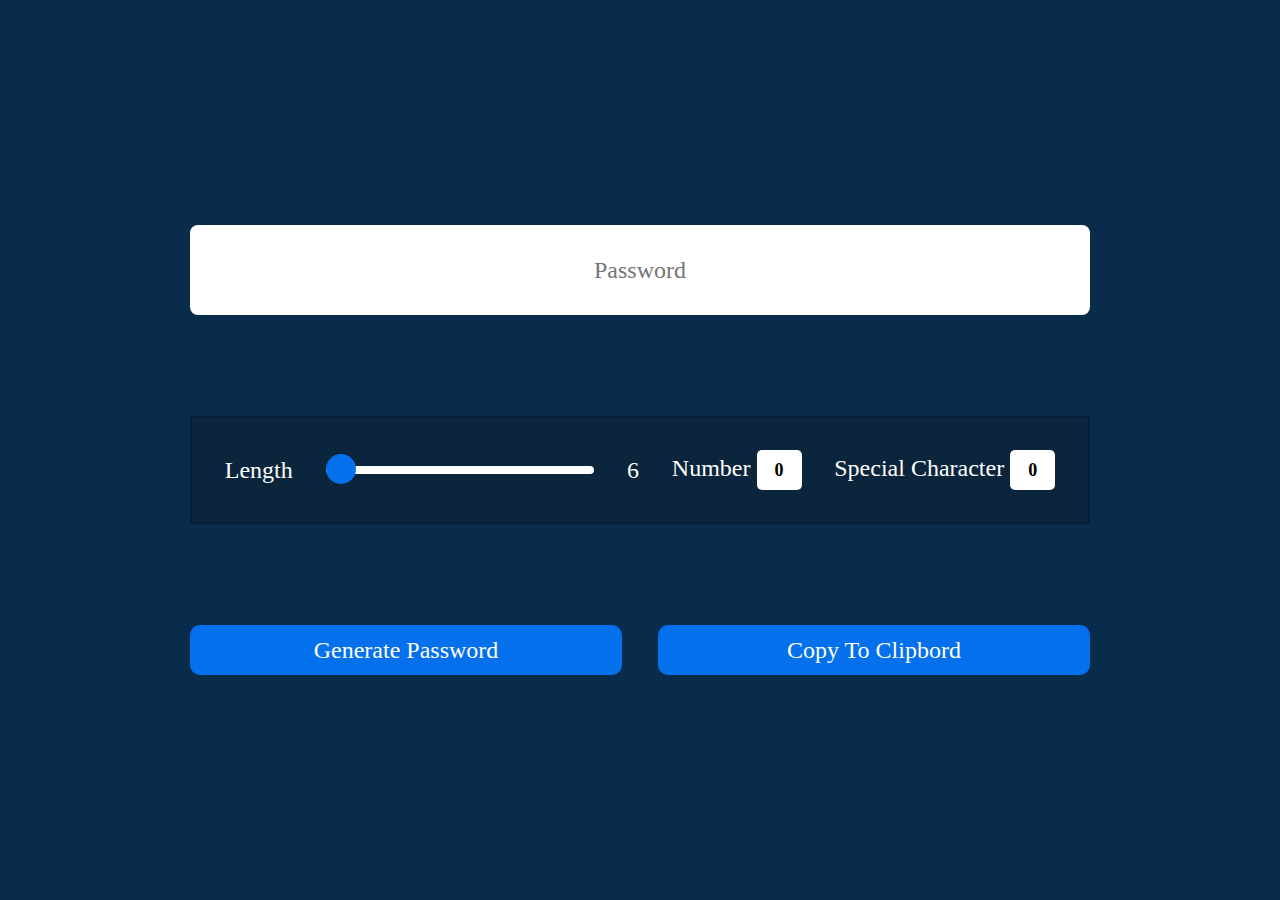
==== 8.Password Generator/index.html @ 7143f1e6 "new file:   8.Password Generator/index.html 	new file:   8.Password Generator/script.js 	new file:  " ====
<!DOCTYPE html>
<html lang="en">

<head>
  <meta charset="UTF-8">
  <meta http-equiv="X-UA-Compatible" content="IE=edge">
  <meta name="viewport" content="width=device-width, initial-scale=1.0">
  <link rel="stylesheet" href="style.css">
  <script defer src="./script.js"></script>
  <title>Document</title>
</head>

<body>
  <div class="container">
    <div class="password">
      <input type="text" placeholder="Password" class="passwd">
    </div>
    <div class="container-1">
      <label for="length">Length</label>
      <input type="range" value="6" id="length" min="6" max="30" class="range">
      <div class="text">6</div>
      <div class="num">
        <label for="num">Number</label>
        <input type="number" id="num"  inputmode="numeric" value="0" class="value-number">
      </div>
      <div class="special-char">
        <label for="sp-char">Special Character</label>
        <input type="number" id="sp-char" inputmode="numeric" value="0" class="value-number">
      </div>
    </div>
    <div class="submit">
      <button class="btn btn-submit">Generate Password</button>
      <button class="btn copy-btn">Copy To Clipbord</button>
    </div>
  </div>
</body>

</html>
---- 8.Password Generator/style.css ----
* {
  margin: 0;
  padding: 0;
  box-sizing: border-box;
}

:root {
  --bg-color: #0a2c4c;
  --text-color: #fefeff;
  --btn-color: hsl(212, 96%, 47%);
  --font: cursive;
  --box-bg-color: #0a253c;
  --box-border: 2px solid #082035;
  --range-thumb-color : hsl(212, 96%, 47%);
}
body {
  width: 100%;
  height: 100vh;
  background-color: var(--bg-color);
  color: var(--text-color);
  font-family: var(--font);
  font-size: 3ch;
  display: flex;
  justify-content: center;
  align-items: center;
}
.container {
  width: 900px;
  height: 50vh;
  display: flex;
  flex-direction: column;
  justify-content: space-between;
}
.container-1 {
  width: 100%;
  height: 12vh;
  display: flex;
  align-items: center;
  justify-content: space-evenly;
  background-color: var(--box-bg-color);
  border: var(--box-border);
}

input[type="range"] {
  appearance: none;
  position: relative;
  display: block;
  background-color: var(--text-color);
  border-radius: 10px;
  width: 30%;
  height: 8px;
  outline: none;
}
input[type="range"]::-webkit-slider-runnable-track {
  appearance: none;
  height: 8px;
}
input[type="range"]::-moz-range-track {
  appearance: none;
  height: 8px;
}
input[type="range"]::-ms-track {
  appearance: none;
  height: 8px;
}

input[type="range"]::-webkit-slider-thumb {
  appearance: none;
  width: 30px;
  height: 30px;
  background-color: var(--range-thumb-color);
  border-radius: 50%;
  margin-top: -12px;
  cursor: pointer;
  border: none;
}
input[type="range"]:active::-webkit-slider-thumb {
  --box-border: 5px solid hsl(212, 96%, 47%);
  background-color: var(--text-color);
  border: var(--box-border);
}
input[type="range"]::-moz-range-thumb {
  appearance: none;
  width: 30px;
  height: 30px;
  background-color: var(--range-thumb-color);
  border-radius: 50%;
  margin-top: -8px;
  cursor: pointer;
  border: none;
}
input[type="range"]:active::-moz-range-thumb {
  --box-border: 5px solid hsl(212, 96%, 47%);
  background-color: var(--text-color);
  border: var(--box-border);
}
input[type="range"]::-ms-thumb {
  appearance: none;
  width: 30px;
  height: 30px;
  background-color: var(--range-thumb-color);
  border-radius: 50%;
  margin-top: -8px;
  cursor: pointer;
  border: none;
}
input[type="range"]:active::-ms-thumb {
  --box-border: 5px solid hsl(212, 96%, 47%);
  background-color: var(--text-color);
  border: var(--box-border);
}

input[type="checkbox"] {
  accent-color: hsl(212, 96%, 47%);
  width: 20px;
  height: 20px;
  border-radius: 5px;
  cursor: pointer;
}

.password { 
  width: 100%;
  height: 10vh;
}
.passwd {
  width: 100%;
  height: 100%;
  text-align: center;
  border: none;
  border-radius: 8px;
  font-size: 2ch;
  font-family: cursive;
}
.passwd:focus {
  outline: none;
}

.submit {
  display: flex;
  justify-content: space-between;
  align-items: center;
}
.btn {
  font-size: 2ch;
  height: 50px;
  width: 48%;
  background-color: hsl(212, 96%, 47%);
  color: var(--text-color);
  font-family: cursive;
  border: none;
  border-radius: 10px;
  cursor: pointer;
}
.btn:active {
  transform: scale(.98);
}

.value-number {
  font-family: inherit;
  font-size: 1.5ch;
  font-weight: bold;
  height: 40px;
  width: 45px;
  border: none;
  padding: 2px 0px; 
  text-align: center;
  border-radius: 5px;
}
.value-number:focus {
  outline: none;
}
input[type="number"]::-webkit-inner-spin-button {
  display: none;
}
/* input[type="number"] {
  -moz-appearance: textfield;
} */
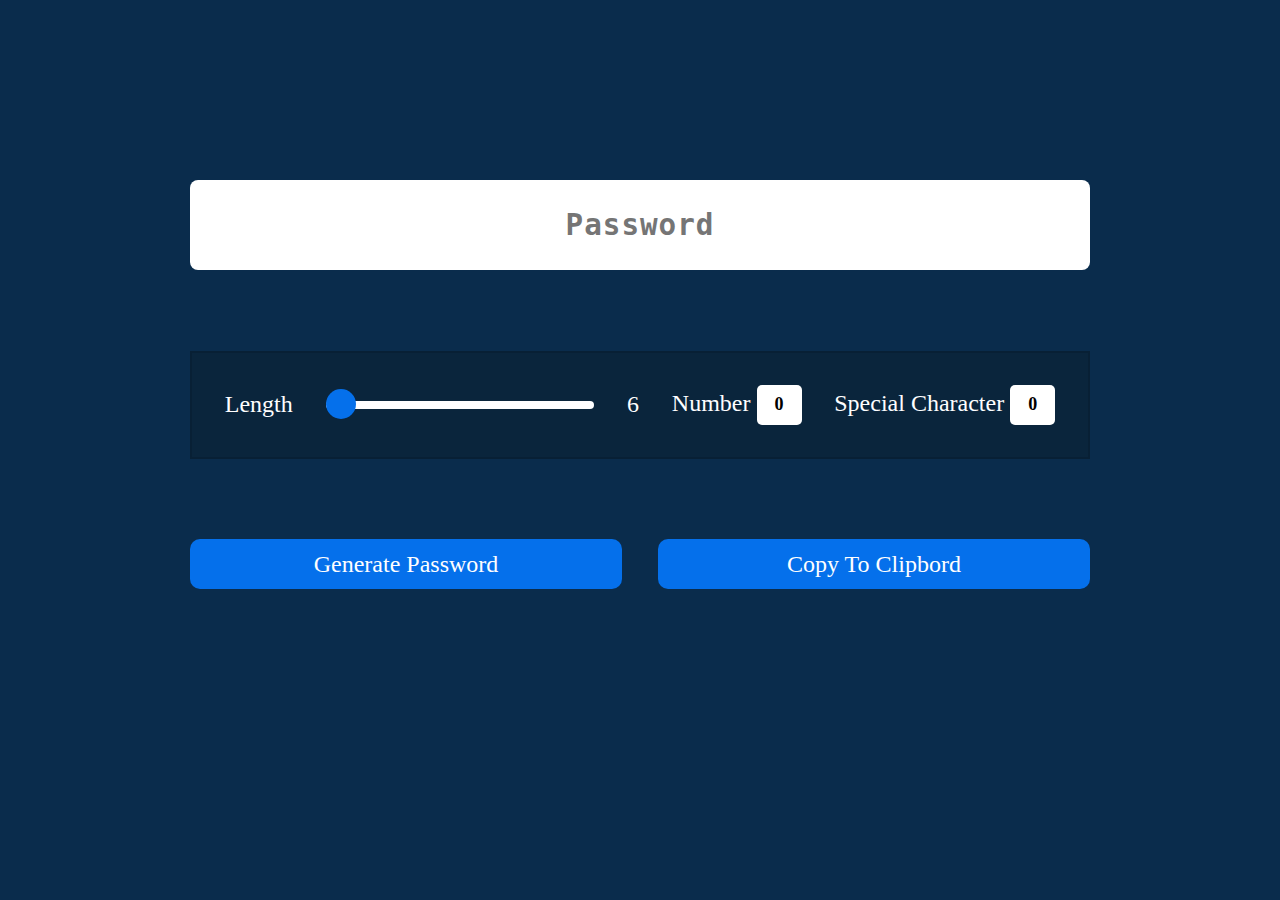
==== commit 5ff1e328: "modified:   8.Password Generator/index.html 	modified:   8.Password Generator/script.js 	modified:  " ====
--- a/8.Password Generator/index.html
+++ b/8.Password Generator/index.html
@@ -21,7 +21,7 @@
       <div class="text">6</div>
       <div class="num">
         <label for="num">Number</label>
-        <input type="number" id="num"  inputmode="numeric" value="0" class="value-number">
+        <input type="number" id="num" inputmode="numeric" value="0" class="value-number">
       </div>
       <div class="special-char">
         <label for="sp-char">Special Character</label>
@@ -32,6 +32,7 @@
       <button class="btn btn-submit">Generate Password</button>
       <button class="btn copy-btn">Copy To Clipbord</button>
     </div>
+    <div class="hidden copy-text"></div>
   </div>
 </body>
 
--- a/8.Password Generator/style.css
+++ b/8.Password Generator/style.css
@@ -3,7 +3,6 @@
   padding: 0;
   box-sizing: border-box;
 }
-
 :root {
   --bg-color: #0a2c4c;
   --text-color: #fefeff;
@@ -11,7 +10,7 @@
   --font: cursive;
   --box-bg-color: #0a253c;
   --box-border: 2px solid #082035;
-  --range-thumb-color : hsl(212, 96%, 47%);
+  --range-thumb-color: hsl(212, 96%, 47%);
 }
 body {
   width: 100%;
@@ -25,8 +24,9 @@
   align-items: center;
 }
 .container {
+  position: relative;
   width: 900px;
-  height: 50vh;
+  height: 60vh;
   display: flex;
   flex-direction: column;
   justify-content: space-between;
@@ -118,7 +118,7 @@
   cursor: pointer;
 }
 
-.password { 
+.password {
   width: 100%;
   height: 10vh;
 }
@@ -128,8 +128,11 @@
   text-align: center;
   border: none;
   border-radius: 8px;
-  font-size: 2ch;
+  font-size: 3ch;
   font-family: cursive;
+  font-family: monospace;
+  font-weight: bold;
+  letter-spacing: 1px;
 }
 .passwd:focus {
   outline: none;
@@ -152,7 +155,7 @@
   cursor: pointer;
 }
 .btn:active {
-  transform: scale(.98);
+  transform: scale(0.98);
 }
 
 .value-number {
@@ -162,7 +165,7 @@
   height: 40px;
   width: 45px;
   border: none;
-  padding: 2px 0px; 
+  padding: 2px 0px;
   text-align: center;
   border-radius: 5px;
 }
@@ -174,4 +177,49 @@
 }
 /* input[type="number"] {
   -moz-appearance: textfield;
-} */+} */
+.copy-to-clibord {
+  position: absolute;
+  width: 100px;
+  height: 30px;
+  background-color: aqua;
+}
+
+.tooltip {
+  width: 200px;
+  background: #082035;
+  color: #ffffff;
+  text-align: center;
+  padding: 10px 20px 10px 20px;
+  border-radius: 10px;
+  top: calc(100% + 11px);
+  left: 50%;
+  transform: translate-x(-50%);
+}
+.tooltip-box {
+  position: relative;
+}
+.triangle {
+  border-width: 0 6px 6px;
+  border-color: transparent;
+  border-bottom-color: #082035;
+  position: absolute;
+  top: -6px;
+  left: 50%;
+  transform: translate-x(-50%);
+}
+.copy-text {
+  height: 50px;
+  width: 400px;
+  background-color: var(--btn-color);
+  align-self: center;
+  border: none;
+  border-radius: 10px;
+  transition: opacity .5s;
+  opacity: 1;
+  color: var(--text-color);
+  text-align: center;
+}
+.hidden {
+  opacity: 0;
+}